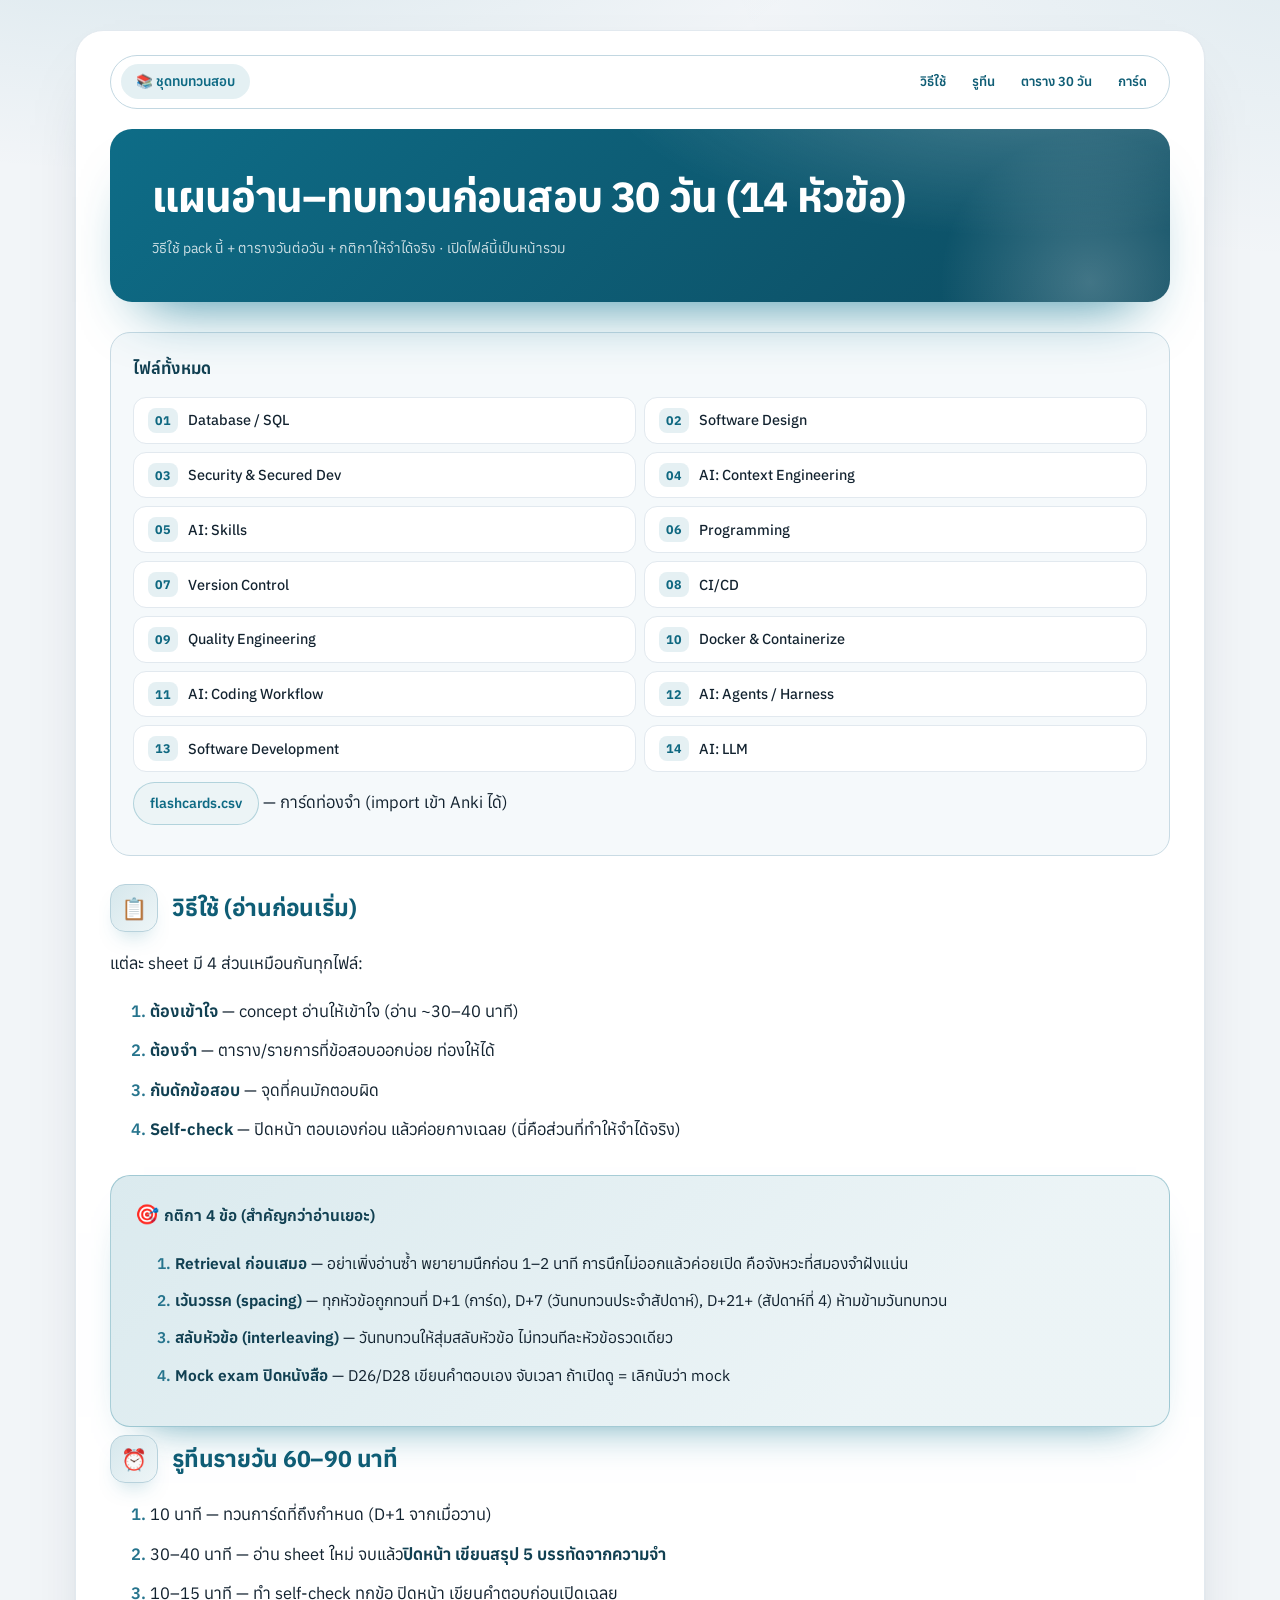
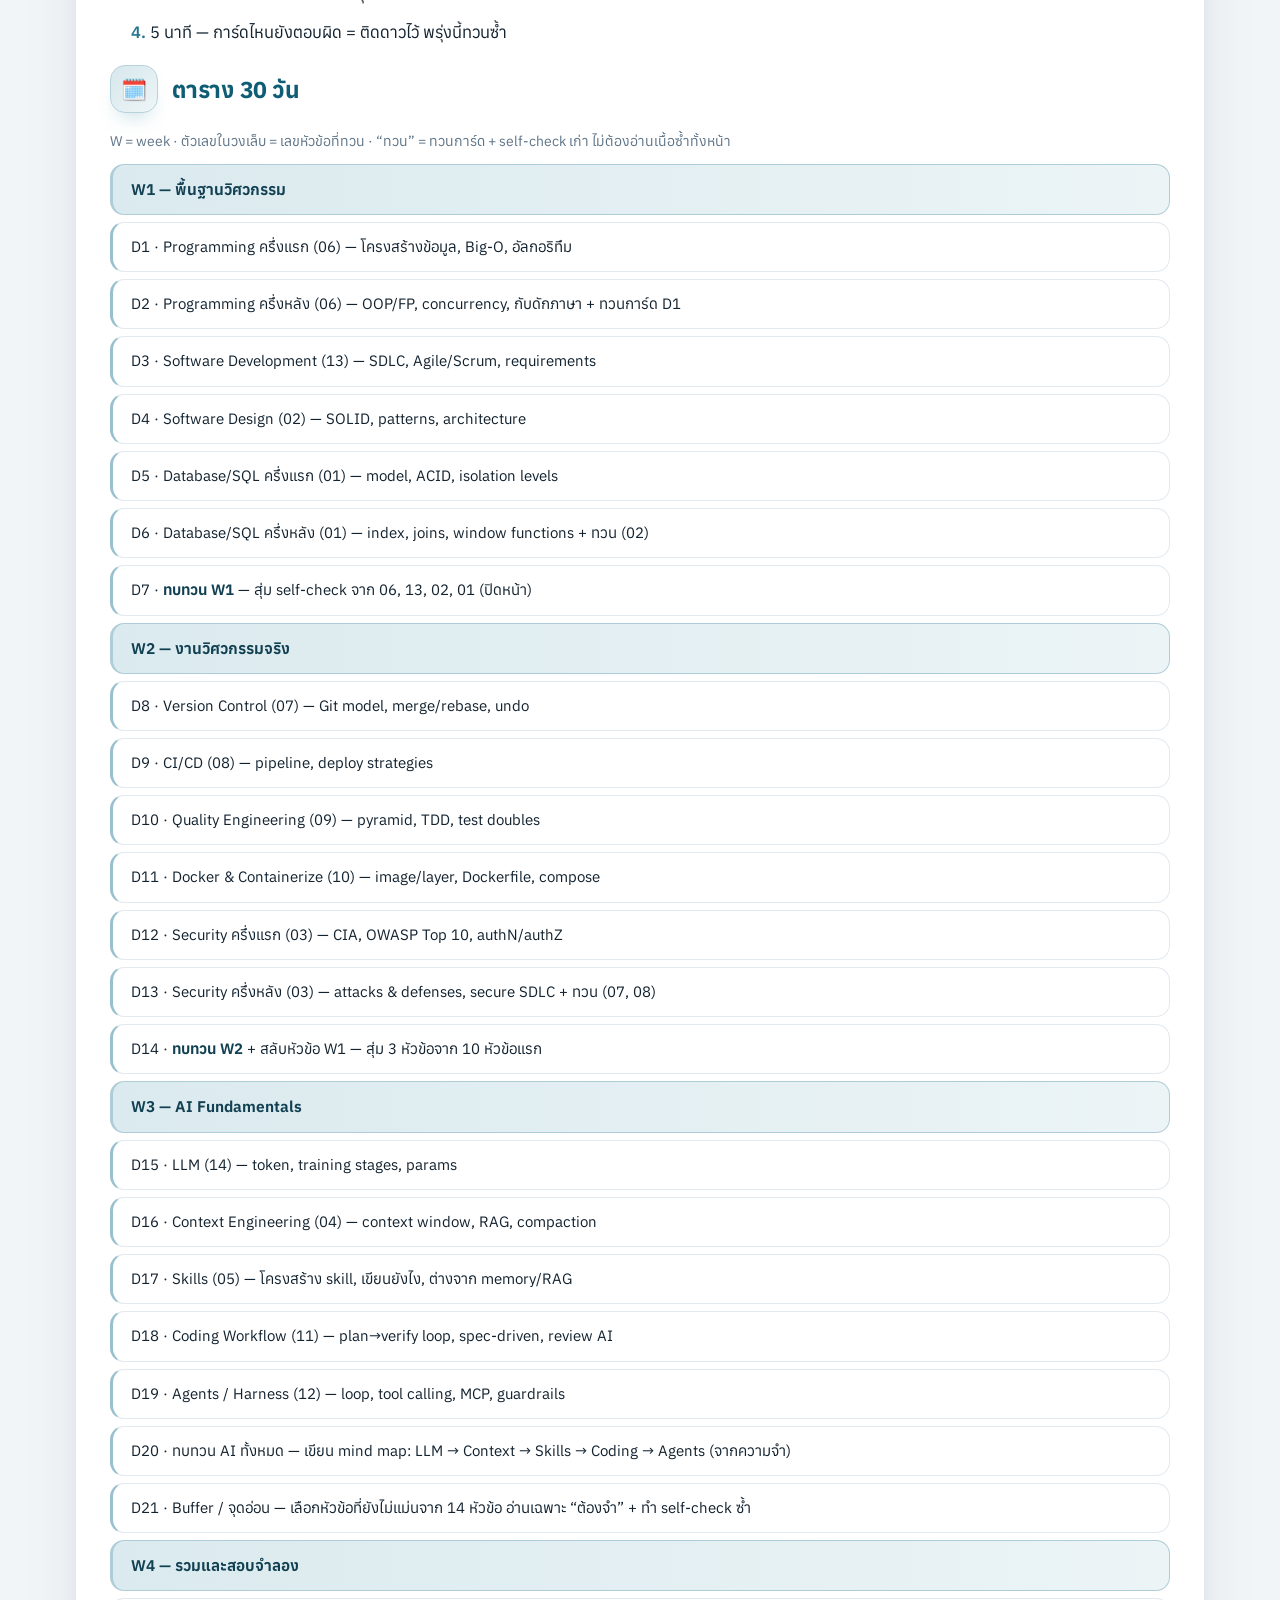
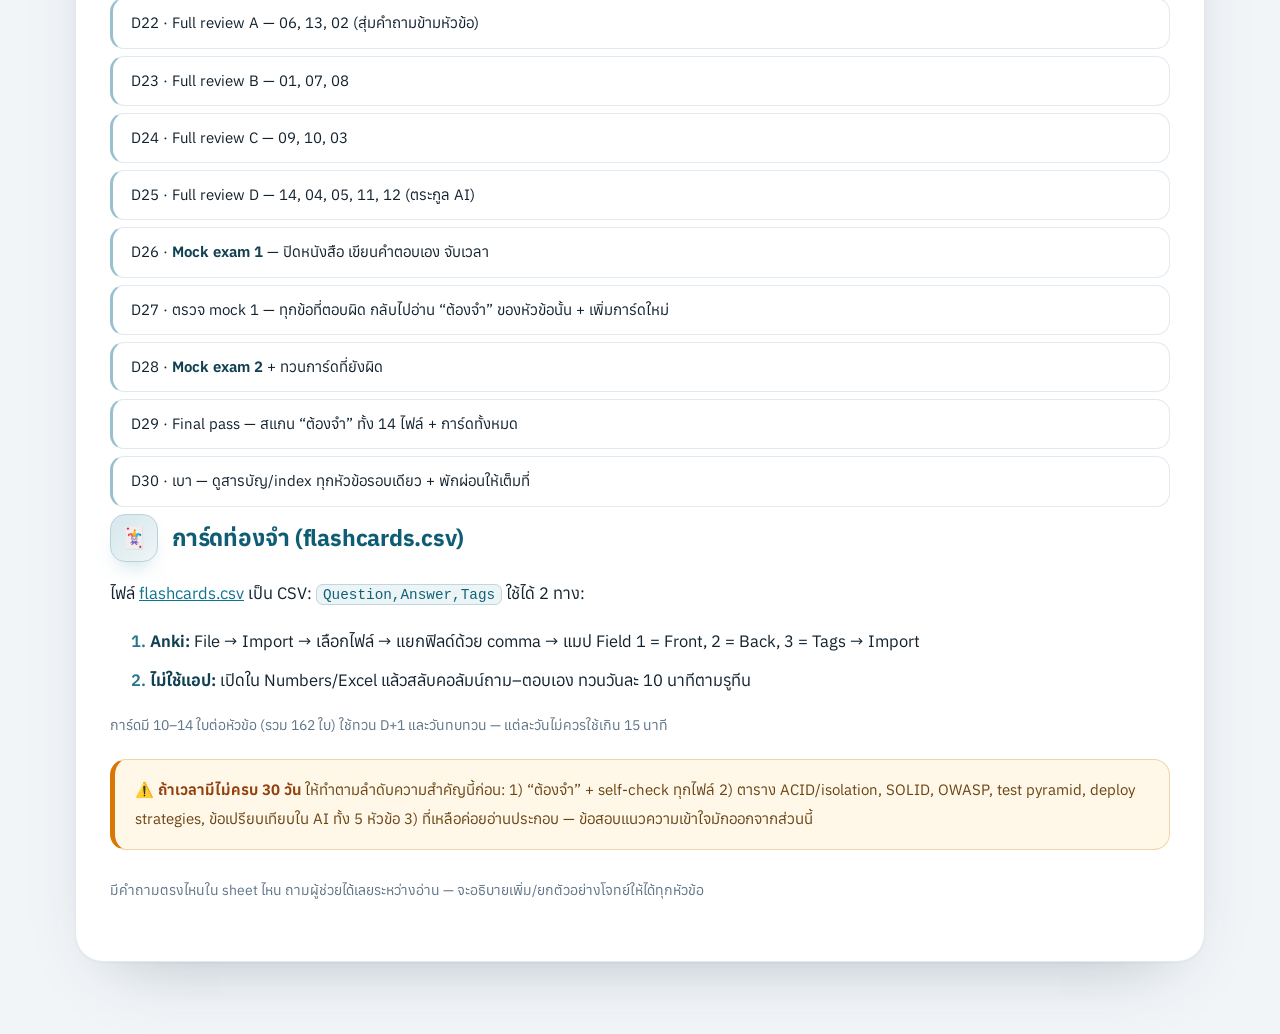
==== index.html @ 993db499 "Initial commit: 30-day exam prep study pack (14 topics, Thai, flashcards + printable sheets)" ====
<!DOCTYPE html>
<html lang="th">
<head>
<meta charset="utf-8">
<meta name="viewport" content="width=device-width, initial-scale=1">
<title>แผนทบทวนก่อนสอบ 30 วัน · 14 หัวข้อ</title>
<link rel="stylesheet" href="assets/style.css">
</head>
<body class="idx">
<main>

<div class="topbar">
<span class="brand">📚 ชุดทบทวนสอบ</span>
<nav class="jump">
<a href="#how">วิธีใช้</a><a href="#routine">รูทีน</a><a href="#plan">ตาราง 30 วัน</a><a href="#cards">การ์ด</a>
</nav>
</div>
<header class="hero">
<h1>แผนอ่าน–ทบทวนก่อนสอบ 30 วัน (14 หัวข้อ)</h1>
<p class="source">วิธีใช้ pack นี้ + ตารางวันต่อวัน + กติกาให้จำได้จริง · เปิดไฟล์นี้เป็นหน้ารวม</p>
</header>

<nav>
<strong>ไฟล์ทั้งหมด</strong>
<ol>
<li><a href="sheets/01-database-sql.html">Database / SQL</a></li>
<li><a href="sheets/02-software-design.html">Software Design</a></li>
<li><a href="sheets/03-security-secure-dev.html">Security &amp; Secured Dev</a></li>
<li><a href="sheets/04-ai-context-engineering.html">AI: Context Engineering</a></li>
<li><a href="sheets/05-ai-skills.html">AI: Skills</a></li>
<li><a href="sheets/06-programming.html">Programming</a></li>
<li><a href="sheets/07-version-control.html">Version Control</a></li>
<li><a href="sheets/08-cicd.html">CI/CD</a></li>
<li><a href="sheets/09-quality-engineering.html">Quality Engineering</a></li>
<li><a href="sheets/10-docker-container.html">Docker &amp; Containerize</a></li>
<li><a href="sheets/11-ai-coding-workflow.html">AI: Coding Workflow</a></li>
<li><a href="sheets/12-ai-agents-harness.html">AI: Agents / Harness</a></li>
<li><a href="sheets/13-software-development.html">Software Development</a></li>
<li><a href="sheets/14-ai-llm.html">AI: LLM</a></li>
</ol>
<p><a href="flashcards.csv">flashcards.csv</a> — การ์ดท่องจำ (import เข้า Anki ได้)</p>
</nav>

<h2 id="how">วิธีใช้ (อ่านก่อนเริ่ม)</h2>
<p>แต่ละ sheet มี 4 ส่วนเหมือนกันทุกไฟล์:</p>
<ol>
<li><strong>ต้องเข้าใจ</strong> — concept อ่านให้เข้าใจ (อ่าน ~30–40 นาที)</li>
<li><strong>ต้องจำ</strong> — ตาราง/รายการที่ข้อสอบออกบ่อย ท่องให้ได้</li>
<li><strong>กับดักข้อสอบ</strong> — จุดที่คนมักตอบผิด</li>
<li><strong>Self-check</strong> — ปิดหน้า ตอบเองก่อน แล้วค่อยกางเฉลย (นี่คือส่วนที่ทำให้จำได้จริง)</li>
</ol>

<div class="memory">
<strong>กติกา 4 ข้อ (สำคัญกว่าอ่านเยอะ)</strong>
<ol>
<li><strong>Retrieval ก่อนเสมอ</strong> — อย่าเพิ่งอ่านซ้ำ พยายามนึกก่อน 1–2 นาที การนึกไม่ออกแล้วค่อยเปิด คือจังหวะที่สมองจำฝังแน่น</li>
<li><strong>เว้นวรรค (spacing)</strong> — ทุกหัวข้อถูกทวนที่ D+1 (การ์ด), D+7 (วันทบทวนประจำสัปดาห์), D+21+ (สัปดาห์ที่ 4) ห้ามข้ามวันทบทวน</li>
<li><strong>สลับหัวข้อ (interleaving)</strong> — วันทบทวนให้สุ่มสลับหัวข้อ ไม่ทวนทีละหัวข้อรวดเดียว</li>
<li><strong>Mock exam ปิดหนังสือ</strong> — D26/D28 เขียนคำตอบเอง จับเวลา ถ้าเปิดดู = เลิกนับว่า mock</li>
</ol>
</div>

<h2 id="routine">รูทีนรายวัน 60–90 นาที</h2>
<ol>
<li>10 นาที — ทวนการ์ดที่ถึงกำหนด (D+1 จากเมื่อวาน)</li>
<li>30–40 นาที — อ่าน sheet ใหม่ จบแล้ว<strong>ปิดหน้า เขียนสรุป 5 บรรทัดจากความจำ</strong></li>
<li>10–15 นาที — ทำ self-check ทุกข้อ ปิดหน้า เขียนคำตอบก่อนเปิดเฉลย</li>
<li>5 นาที — การ์ดไหนยังตอบผิด = ติดดาวไว้ พรุ่งนี้ทวนซ้ำ</li>
</ol>

<h2 id="plan">ตาราง 30 วัน</h2>
<p class="source">W = week · ตัวเลขในวงเล็บ = เลขหัวข้อที่ทวน · “ทวน” = ทวนการ์ด + self-check เก่า ไม่ต้องอ่านเนื้อซ้ำทั้งหน้า</p>

<div class="day week"><strong>W1 — พื้นฐานวิศวกรรม</strong></div>
<div class="day">D1 · Programming ครึ่งแรก (06) — โครงสร้างข้อมูล, Big-O, อัลกอริทึม</div>
<div class="day">D2 · Programming ครึ่งหลัง (06) — OOP/FP, concurrency, กับดักภาษา + ทวนการ์ด D1</div>
<div class="day">D3 · Software Development (13) — SDLC, Agile/Scrum, requirements</div>
<div class="day">D4 · Software Design (02) — SOLID, patterns, architecture</div>
<div class="day">D5 · Database/SQL ครึ่งแรก (01) — model, ACID, isolation levels</div>
<div class="day">D6 · Database/SQL ครึ่งหลัง (01) — index, joins, window functions + ทวน (02)</div>
<div class="day">D7 · <strong>ทบทวน W1</strong> — สุ่ม self-check จาก 06, 13, 02, 01 (ปิดหน้า)</div>

<div class="day week"><strong>W2 — งานวิศวกรรมจริง</strong></div>
<div class="day">D8 · Version Control (07) — Git model, merge/rebase, undo</div>
<div class="day">D9 · CI/CD (08) — pipeline, deploy strategies</div>
<div class="day">D10 · Quality Engineering (09) — pyramid, TDD, test doubles</div>
<div class="day">D11 · Docker &amp; Containerize (10) — image/layer, Dockerfile, compose</div>
<div class="day">D12 · Security ครึ่งแรก (03) — CIA, OWASP Top 10, authN/authZ</div>
<div class="day">D13 · Security ครึ่งหลัง (03) — attacks &amp; defenses, secure SDLC + ทวน (07, 08)</div>
<div class="day">D14 · <strong>ทบทวน W2</strong> + สลับหัวข้อ W1 — สุ่ม 3 หัวข้อจาก 10 หัวข้อแรก</div>

<div class="day week"><strong>W3 — AI Fundamentals</strong></div>
<div class="day">D15 · LLM (14) — token, training stages, params</div>
<div class="day">D16 · Context Engineering (04) — context window, RAG, compaction</div>
<div class="day">D17 · Skills (05) — โครงสร้าง skill, เขียนยังไง, ต่างจาก memory/RAG</div>
<div class="day">D18 · Coding Workflow (11) — plan→verify loop, spec-driven, review AI</div>
<div class="day">D19 · Agents / Harness (12) — loop, tool calling, MCP, guardrails</div>
<div class="day">D20 · ทบทวน AI ทั้งหมด — เขียน mind map: LLM → Context → Skills → Coding → Agents (จากความจำ)</div>
<div class="day">D21 · Buffer / จุดอ่อน — เลือกหัวข้อที่ยังไม่แม่นจาก 14 หัวข้อ อ่านเฉพาะ “ต้องจำ” + ทำ self-check ซ้ำ</div>

<div class="day week"><strong>W4 — รวมและสอบจำลอง</strong></div>
<div class="day">D22 · Full review A — 06, 13, 02 (สุ่มคำถามข้ามหัวข้อ)</div>
<div class="day">D23 · Full review B — 01, 07, 08</div>
<div class="day">D24 · Full review C — 09, 10, 03</div>
<div class="day">D25 · Full review D — 14, 04, 05, 11, 12 (ตระกูล AI)</div>
<div class="day">D26 · <strong>Mock exam 1</strong> — ปิดหนังสือ เขียนคำตอบเอง จับเวลา</div>
<div class="day">D27 · ตรวจ mock 1 — ทุกข้อที่ตอบผิด กลับไปอ่าน “ต้องจำ” ของหัวข้อนั้น + เพิ่มการ์ดใหม่</div>
<div class="day">D28 · <strong>Mock exam 2</strong> + ทวนการ์ดที่ยังผิด</div>
<div class="day">D29 · Final pass — สแกน “ต้องจำ” ทั้ง 14 ไฟล์ + การ์ดทั้งหมด</div>
<div class="day">D30 · เบา — ดูสารบัญ/index ทุกหัวข้อรอบเดียว + พักผ่อนให้เต็มที่</div>

<h2 id="cards">การ์ดท่องจำ (flashcards.csv)</h2>
<p>ไฟล์ <a href="flashcards.csv">flashcards.csv</a> เป็น CSV: <code>Question,Answer,Tags</code> ใช้ได้ 2 ทาง:</p>
<ol>
<li><strong>Anki:</strong> File → Import → เลือกไฟล์ → แยกฟิลด์ด้วย comma → แมป Field 1 = Front, 2 = Back, 3 = Tags → Import</li>
<li><strong>ไม่ใช้แอป:</strong> เปิดใน Numbers/Excel แล้วสลับคอลัมน์ถาม–ตอบเอง ทวนวันละ 10 นาทีตามรูทีน</li>
</ol>
<p class="source">การ์ดมี 10–14 ใบต่อหัวข้อ (รวม 162 ใบ) ใช้ทวน D+1 และวันทบทวน — แต่ละวันไม่ควรใช้เกิน 15 นาที</p>

<div class="warning">
<strong>ถ้าเวลามีไม่ครบ 30 วัน</strong> ให้ทำตามลำดับความสำคัญนี้ก่อน: 1) “ต้องจำ” + self-check ทุกไฟล์ 2) ตาราง ACID/isolation, SOLID, OWASP, test pyramid, deploy strategies, ข้อเปรียบเทียบใน AI ทั้ง 5 หัวข้อ 3) ที่เหลือค่อยอ่านประกอบ — ข้อสอบแนวความเข้าใจมักออกจากส่วนนี้
</div>

<p class="source" style="margin-top:28px">มีคำถามตรงไหนใน sheet ไหน ถามผู้ช่วยได้เลยระหว่างอ่าน — จะอธิบายเพิ่ม/ยกตัวอย่างโจทย์ให้ได้ทุกหัวข้อ</p>

</main>
</body>
</html>
---- assets/style.css ----
/* ============================================================
   Exam Prep 30 Days — v3  (modern course look)
   ไฟล์เดียวคุมทุกหน้า: assets/style.css
   ============================================================ */
@import url('https://fonts.googleapis.com/css2?family=Anuphan:wght@300;400;500;600;700&display=swap');
@import url('https://fonts.googleapis.com/css2?family=Prompt:wght@400;500;600;700&display=swap');

/* ---------- tokens ---------- */
:root{
  --ink:#12222f;
  --muted:#5e7487;
  --paper:#ffffff;
  --bg:#f2f5f8;
  --line:#e2e9ef;
  --accent:#0e7490;
  --accent-deep:#0a1420;
  --tint:   color-mix(in srgb, var(--accent) 8%,  var(--paper));
  --tint-2: color-mix(in srgb, var(--accent) 15%, var(--paper));
  --radius:28px;
  --shadow: 0 1px 2px rgba(15,40,60,.04), 0 30px 70px -40px rgba(15,40,60,.35);
  --font-body:'Anuphan','IBM Plex Sans Thai',Thonburi,Tahoma,'Helvetica Neue',sans-serif;
  --font-head:'Anuphan','Prompt',Thonburi,Tahoma,sans-serif;
  --font-mono:Menlo,Consolas,'SF Mono',monospace;
}

/* ---------- theme สีรายหัวข้อ ---------- */
body.t01{--accent:#0e7490} /* DB/SQL        cyan    */
body.t02{--accent:#4338ca} /* Design        indigo  */
body.t03{--accent:#be123c} /* Security      rose    */
body.t04{--accent:#6d28d9} /* Context Eng   violet  */
body.t05{--accent:#a21caf} /* Skills        fuchsia */
body.t06{--accent:#0f766e} /* Programming   teal    */
body.t07{--accent:#c2410c} /* Git           orange  */
body.t08{--accent:#0369a1} /* CI/CD         sky     */
body.t09{--accent:#047857} /* Quality Eng   emerald */
body.t10{--accent:#1d4ed8} /* Docker        blue    */
body.t11{--accent:#db2777} /* AI Coding Wf  pink    */
body.t12{--accent:#581c87} /* Agents        purple  */
body.t13{--accent:#4d7c0f} /* SW Dev        olive   */
body.t14{--accent:#9d174d} /* LLM           berry   */
body.idx{--accent:#0e7490}

/* ---------- base ---------- */
html{
  -webkit-font-smoothing:antialiased;
  -moz-osx-font-smoothing:grayscale;
  scroll-behavior:smooth;
}
body{
  margin:0;
  padding:30px 16px 72px;
  font-family:var(--font-body);
  font-size:16.5px;
  line-height:1.9;
  color:var(--ink);
  background-color:var(--bg);
  background-image:
    radial-gradient(1000px 420px at 12% -120px, color-mix(in srgb, var(--accent) 12%, transparent), transparent 70%),
    radial-gradient(900px 460px at 105% -60px, color-mix(in srgb, var(--accent) 8%, transparent), transparent 70%);
  background-attachment:fixed;
}
::selection{ background:color-mix(in srgb, var(--accent) 24%, transparent); }

main{
  position:relative;
  max-width:1060px;
  margin:0 auto;
  padding:18px 34px 48px;
  background:var(--paper);
  border:1px solid var(--line);
  border-radius:var(--radius);
  box-shadow:var(--shadow);
}

/* ---------- sticky glass topbar ---------- */
.topbar{
  position:sticky;
  top:14px;
  z-index:60;
  display:flex;
  align-items:center;
  justify-content:space-between;
  gap:10px;
  margin:6px 0 20px;
  padding:8px 10px;
  border-radius:999px;
  background:color-mix(in srgb, var(--paper) 74%, transparent);
  border:1px solid color-mix(in srgb, var(--accent) 15%, var(--line));
  backdrop-filter:blur(16px) saturate(1.5);
  -webkit-backdrop-filter:blur(16px) saturate(1.5);
  box-shadow:0 16px 40px -30px rgba(15,40,60,.55);
}
.topbar .brand{
  display:inline-flex;
  align-items:center;
  gap:8px;
  padding:8px 15px;
  border-radius:999px;
  background:color-mix(in srgb, var(--accent) 11%, transparent);
  color:color-mix(in srgb, var(--accent) 88%, var(--ink));
  font-weight:600;
  font-size:13.5px;
  line-height:1.4;
  text-decoration:none;
}
.topbar .jump{ display:flex; gap:2px; margin:0; }
.topbar .jump a{
  padding:8px 12px;
  border-radius:999px;
  background:transparent;
  border:none;
  font-size:13px;
  font-weight:600;
  color:color-mix(in srgb, var(--accent) 72%, var(--ink));
  text-decoration:none;
  transition-property:background-color, color;
  transition-duration:150ms;
  transition-timing-function:ease-out;
}
.topbar .jump a:hover{ background:color-mix(in srgb, var(--accent) 11%, transparent); }

/* ---------- hero ---------- */
.hero{
  position:relative;
  overflow:hidden;
  margin:4px 0 30px;
  padding:40px 42px 42px;
  border-radius:22px;
  color:#fff;
  background:
    radial-gradient(640px 240px at 88% -60px, color-mix(in srgb, #ffffff 26%, transparent), transparent 70%),
    linear-gradient(135deg,
      color-mix(in srgb, var(--accent) 92%, var(--accent-deep)),
      color-mix(in srgb, var(--accent) 58%, var(--accent-deep)));
  box-shadow:0 34px 60px -34px color-mix(in srgb, var(--accent) 85%, transparent);
}
.hero::after{
  content:"";
  position:absolute;
  right:-70px; bottom:-130px;
  width:300px; height:300px;
  border-radius:50%;
  background:radial-gradient(closest-side, color-mix(in srgb, #ffffff 22%, transparent), transparent);
  pointer-events:none;
}
.hero h1{
  margin:0 0 12px;
  color:#fff;
  text-wrap:balance;
}
.hero .source{
  color:color-mix(in srgb, #ffffff 80%, transparent);
  margin:0;
}
.hero .source a{ color:#fff; text-decoration:underline; text-underline-offset:2px; }
.hero .num{
  background:#fff;
  color:color-mix(in srgb, var(--accent) 82%, var(--accent-deep));
  box-shadow:0 10px 22px -12px rgba(0,0,0,.45);
}

/* ---------- typography ---------- */
h1{
  font-family:var(--font-head);
  font-weight:700;
  font-size:clamp(28px, 4.2vw, 42px);
  line-height:1.32;
  letter-spacing:-.02em;
  margin:2px 0 12px;
  text-wrap:balance;
}
.num{
  display:inline-block;
  vertical-align:middle;
  font-size:.55em;
  font-weight:700;
  color:#fff;
  background:linear-gradient(135deg, var(--accent), color-mix(in srgb, var(--accent) 62%, var(--accent-deep)));
  border-radius:12px;
  padding:.28em .62em .32em;
  margin-right:.4em;
  transform:translateY(-3px);
  font-variant-numeric:tabular-nums;
}
h2{
  font-family:var(--font-head);
  font-size:23px;
  font-weight:700;
  line-height:1.45;
  letter-spacing:-.01em;
  margin:0 0 16px;
  display:flex;
  align-items:center;
  gap:14px;
  color:color-mix(in srgb, var(--accent) 72%, var(--ink));
  text-wrap:balance;
}
h2::before{
  flex:none;
  width:46px; height:46px;
  display:grid;
  place-items:center;
  border-radius:15px;
  font-size:21px;
  background:linear-gradient(135deg,
    color-mix(in srgb, var(--accent) 17%, var(--paper)),
    color-mix(in srgb, var(--accent) 7%, var(--paper)));
  border:1px solid color-mix(in srgb, var(--accent) 20%, var(--line));
  box-shadow:0 12px 24px -16px color-mix(in srgb, var(--accent) 80%, transparent);
}
h3{
  font-family:var(--font-head);
  font-size:17.5px;
  font-weight:600;
  margin:26px 0 8px;
  color:color-mix(in srgb, var(--accent) 62%, var(--ink));
}
p{ margin:10px 0; }
li{ margin-bottom:8px; }
ul li::marker{ color:color-mix(in srgb, var(--accent) 55%, var(--muted)); }
ol li::marker{ font-weight:600; color:color-mix(in srgb, var(--accent) 70%, var(--muted)); }
strong{ font-weight:650; color:color-mix(in srgb, var(--accent) 36%, var(--ink)); }
.source{
  font-size:14px;
  color:var(--muted);
  line-height:1.75;
  text-wrap:pretty;
}
.source a{ color:var(--accent); }
a{ color:var(--accent); }

/* ---------- sections ---------- */
.sec{
  position:relative;
  margin:32px 0;
  scroll-margin-top:110px;
}
.sec + .sec{
  border-top:1px solid var(--line);
  padding-top:34px;
}
.sec h2{ margin-bottom:18px; }
body.sheet .s1 h2::before{ content:"📖"; }
body.sheet .s2 h2::before{ content:"⭐️"; }
body.sheet .s3 h2::before{ content:"⚠️"; }
body.sheet .s4 h2::before{ content:"📝"; }
body.idx   h2{ scroll-margin-top:110px; }
body.idx   h2:nth-of-type(1)::before{ content:"📋"; }
body.idx   h2:nth-of-type(2)::before{ content:"⏰"; }
body.idx   h2:nth-of-type(3)::before{ content:"🗓️"; }
body.idx   h2:nth-of-type(4)::before{ content:"🃏"; }

/* ---------- callouts ---------- */
.memory, .note{
  margin:30px 0 8px;
  padding:20px 24px;
  border-radius:20px;
  font-size:15.5px;
  background:linear-gradient(135deg, var(--tint-2), var(--tint) 75%);
  border:1px solid color-mix(in srgb, var(--accent) 30%, transparent);
  box-shadow:0 24px 44px -34px color-mix(in srgb, var(--accent) 90%, transparent);
}
.memory::before{ content:"🎯 "; font-size:1.25em; }
.warning{
  margin:22px 0;
  padding:16px 20px;
  border-radius:16px;
  font-size:15px;
  background:#fff7e8;
  border:1px solid #f0d5a8;
  border-left:5px solid #d97706;
  color:#6b4413;
}
.warning::before{ content:"⚠️ "; }
.warning strong{ color:#92400e; }

/* ---------- code ---------- */
pre{
  margin:16px 0;
  padding:16px 18px;
  background:#0d1a26;
  color:#d9e9f5;
  border:1px solid #1d3346;
  border-left:4px solid var(--accent);
  border-radius:14px;
  font:500 13px/1.65 var(--font-mono);
  overflow-x:auto;
  white-space:pre-wrap;
  overflow-wrap:anywhere;
}
pre code{ background:none; border:none; color:inherit; padding:0; }
code{
  font-family:var(--font-mono);
  font-size:.87em;
  color:color-mix(in srgb, var(--accent) 78%, var(--ink));
  background:color-mix(in srgb, var(--accent) 8%, var(--paper));
  border:1px solid color-mix(in srgb, var(--accent) 16%, var(--line));
  border-radius:7px;
  padding:1.5px 6px;
}

/* ---------- tables ---------- */
table{
  width:100%;
  margin:18px 0;
  border-collapse:separate;
  border-spacing:0;
  border:1px solid var(--line);
  border-radius:16px;
  font-size:14.5px;
  overflow:hidden;
}
th{
  font-family:var(--font-head);
  font-weight:600;
  text-align:left;
  padding:12px 16px;
  background:color-mix(in srgb, var(--accent) 13%, var(--paper));
  color:color-mix(in srgb, var(--accent) 74%, var(--ink));
  border-bottom:1px solid color-mix(in srgb, var(--accent) 20%, var(--line));
}
td{
  padding:11px 16px;
  border-bottom:1px solid var(--line);
  vertical-align:top;
  line-height:1.7;
  font-variant-numeric:tabular-nums;
}
tbody tr:last-child td{ border-bottom:none; }
tbody tr:nth-child(even){ background:color-mix(in srgb, var(--accent) 3%, transparent); }

/* ---------- details (self-check) ---------- */
details{
  background:var(--paper);
  border:1px solid var(--line);
  border-left:3px solid color-mix(in srgb, var(--accent) 45%, #ffffff);
  border-radius:16px;
  margin:11px 0;
  padding:14px 20px;
  transition-property:background-color, border-color, box-shadow;
  transition-duration:170ms;
  transition-timing-function:ease-out;
}
details:hover{ box-shadow:0 14px 30px -26px color-mix(in srgb, var(--accent) 90%, transparent); }
details[open]{
  background:var(--tint);
  border-color:color-mix(in srgb, var(--accent) 30%, var(--line));
}
summary{
  list-style:none;
  cursor:pointer;
  font-weight:600;
  font-size:15.5px;
  line-height:1.7;
  display:flex;
  align-items:flex-start;
  gap:10px;
  transition-property:color;
  transition-duration:150ms;
}
summary::-webkit-details-marker{ display:none; }
summary::before{
  content:"▶";
  font-size:10px;
  line-height:1;
  color:var(--accent);
  margin-top:9px;
  flex:none;
  transition-property:transform;
  transition-duration:170ms;
  transition-timing-function:ease-out;
}
details[open] summary::before{ transform:rotate(90deg); }
summary:hover{ color:color-mix(in srgb, var(--accent) 80%, var(--ink)); }

/* ---------- nav pills (bottom) ---------- */
nav{ margin:26px 0; }
nav a{
  display:inline-block;
  padding:10px 16px;
  border-radius:999px;
  background:var(--tint);
  border:1px solid color-mix(in srgb, var(--accent) 26%, transparent);
  color:color-mix(in srgb, var(--accent) 88%, var(--ink));
  text-decoration:none;
  font-weight:600;
  font-size:14px;
  line-height:1.5;
  transition-property:background-color, border-color, transform;
  transition-duration:150ms;
  transition-timing-function:ease-out;
}
nav a:hover{ background:var(--tint-2); transform:translateY(-1px); }

/* ---------- index: file grid + day rows ---------- */
body.idx nav:not(.jump){
  margin:6px 0 28px;
  padding:20px 22px;
  border-radius:20px;
  background:color-mix(in srgb, var(--accent) 4%, var(--paper));
  border:1px solid color-mix(in srgb, var(--accent) 12%, var(--line));
}
body.idx nav:not(.jump) ol{
  list-style:none;
  padding:0;
  margin:12px 0 4px;
  display:grid;
  grid-template-columns:repeat(2, minmax(0,1fr));
  gap:8px;
  counter-reset:f;
}
body.idx nav:not(.jump) li{ counter-increment:f; margin:0; }
body.idx nav:not(.jump) li a{
  display:flex;
  gap:10px;
  align-items:center;
  padding:10px 14px;
  border-radius:13px;
  background:var(--paper);
  border:1px solid var(--line);
  font-size:14.5px;
  font-weight:500;
  color:var(--ink);
  text-decoration:none;
  transition-property:border-color, transform, box-shadow;
  transition-duration:150ms;
  transition-timing-function:ease-out;
}
body.idx nav:not(.jump) li a::before{
  content:counter(f, decimal-leading-zero);
  font-family:var(--font-head);
  font-weight:700;
  font-size:12.5px;
  color:color-mix(in srgb, var(--accent) 85%, var(--ink));
  background:color-mix(in srgb, var(--accent) 11%, transparent);
  padding:3px 7px;
  border-radius:8px;
  font-variant-numeric:tabular-nums;
}
body.idx nav:not(.jump) li a:hover{
  border-color:color-mix(in srgb, var(--accent) 45%, var(--line));
  transform:translateY(-1px);
  box-shadow:0 14px 26px -22px color-mix(in srgb, var(--accent) 90%, transparent);
}

.day{
  padding:11px 16px 11px 18px;
  margin:7px 0;
  border:1px solid var(--line);
  border-left:3px solid color-mix(in srgb, var(--accent) 35%, var(--line));
  border-radius:14px;
  background:var(--paper);
  font-size:15px;
  line-height:1.75;
  font-variant-numeric:tabular-nums;
  text-wrap:pretty;
  transition-property:transform, border-color, background-color;
  transition-duration:150ms;
  transition-timing-function:ease-out;
}
.day:hover{
  transform:translateX(3px);
  border-color:color-mix(in srgb, var(--accent) 45%, var(--line));
  background:color-mix(in srgb, var(--accent) 4%, var(--paper));
}
.day.week{
  background:linear-gradient(90deg, var(--tint-2), var(--tint));
  border-left-color:var(--accent);
  border-color:color-mix(in srgb, var(--accent) 24%, var(--line));
  font-family:var(--font-head);
  font-weight:700;
  font-size:15.5px;
  color:color-mix(in srgb, var(--accent) 72%, var(--ink));
}
.day.week:hover{ transform:none; }

/* ---------- focus / misc ---------- */
a:focus-visible, summary:focus-visible{
  outline:3px solid color-mix(in srgb, var(--accent) 45%, transparent);
  outline-offset:2px;
  border-radius:10px;
}
hr{ border:none; border-top:1px solid var(--line); margin:28px 0; }

/* ---------- responsive ---------- */
@media (max-width:760px){
  body{ padding:12px 8px 44px; }
  main{ padding:14px 18px 30px; border-radius:20px; }
  .topbar{ border-radius:18px; flex-wrap:wrap; }
  .topbar .jump a{ padding:7px 10px; font-size:12.5px; }
  .hero{ padding:28px 22px 30px; border-radius:18px; }
  h2{ font-size:20px; gap:11px; }
  h2::before{ width:40px; height:40px; border-radius:13px; font-size:18px; }
  body.idx nav:not(.jump) ol{ grid-template-columns:1fr; }
}

/* ---------- dark mode ---------- */
@media (prefers-color-scheme: dark){
  :root{
    --ink:#e9f0f6;
    --muted:#9fb3c3;
    --paper:#0e1922;
    --bg:#070d13;
    --line:#213648;
    --shadow:0 1px 2px rgba(0,0,0,.5), 0 30px 70px -40px rgba(0,0,0,.9);
  }
  body.t01{--accent:#22d3ee} body.t02{--accent:#818cf8} body.t03{--accent:#fb7185}
  body.t04{--accent:#a78bfa} body.t05{--accent:#e879f9} body.t06{--accent:#2dd4bf}
  body.t07{--accent:#fb923c} body.t08{--accent:#38bdf8} body.t09{--accent:#34d399}
  body.t10{--accent:#60a5fa} body.t11{--accent:#f472b6} body.t12{--accent:#c084fc}
  body.t13{--accent:#a3e635} body.t14{--accent:#f9a8d4} body.idx{--accent:#22d3ee}
  .warning{ background:#2a2010; border-color:#4d3a12; border-left-color:#f59e0b; color:#fbd38d; }
  .warning strong{ color:#f6c66b; }
  pre{ background:#0a121b; border-color:#1c3040; }
}

/* ---------- print ---------- */
@media print{
  *{ -webkit-print-color-adjust:exact; print-color-adjust:exact; }
  body{ background:#fff; padding:0; font-size:11pt; }
  main{ max-width:none; margin:0; padding:0 6mm; border:none; border-radius:0; box-shadow:none; background:#fff; }
  .topbar, nav{ display:none; }
  .hero{
    color:#111;
    background:#f4f8fb;
    border:1px solid #d8dde3;
    box-shadow:none;
    padding:18px 20px 20px;
    border-radius:12px;
  }
  .hero h1{ color:#111; }
  .hero .source{ color:#444; }
  .hero .source a{ color:#444; }
  .hero .num{ background:#111; color:#fff; box-shadow:none; }
  a{ color:inherit; text-decoration:none; }
  h1,h2,h3,summary{ break-after:avoid; }
  .sec{ margin:16px 0; }
  .sec + .sec{ padding-top:14px; }
  details{ break-inside:avoid; }
  details:not([open]) > *:not(summary){ display:block !important; }
  details summary::before{ content:"•"; transform:none; }
  .memory, .warning{ break-inside:avoid; }
  table{ break-inside:auto; }
  tr, td, th{ break-inside:avoid; }
}
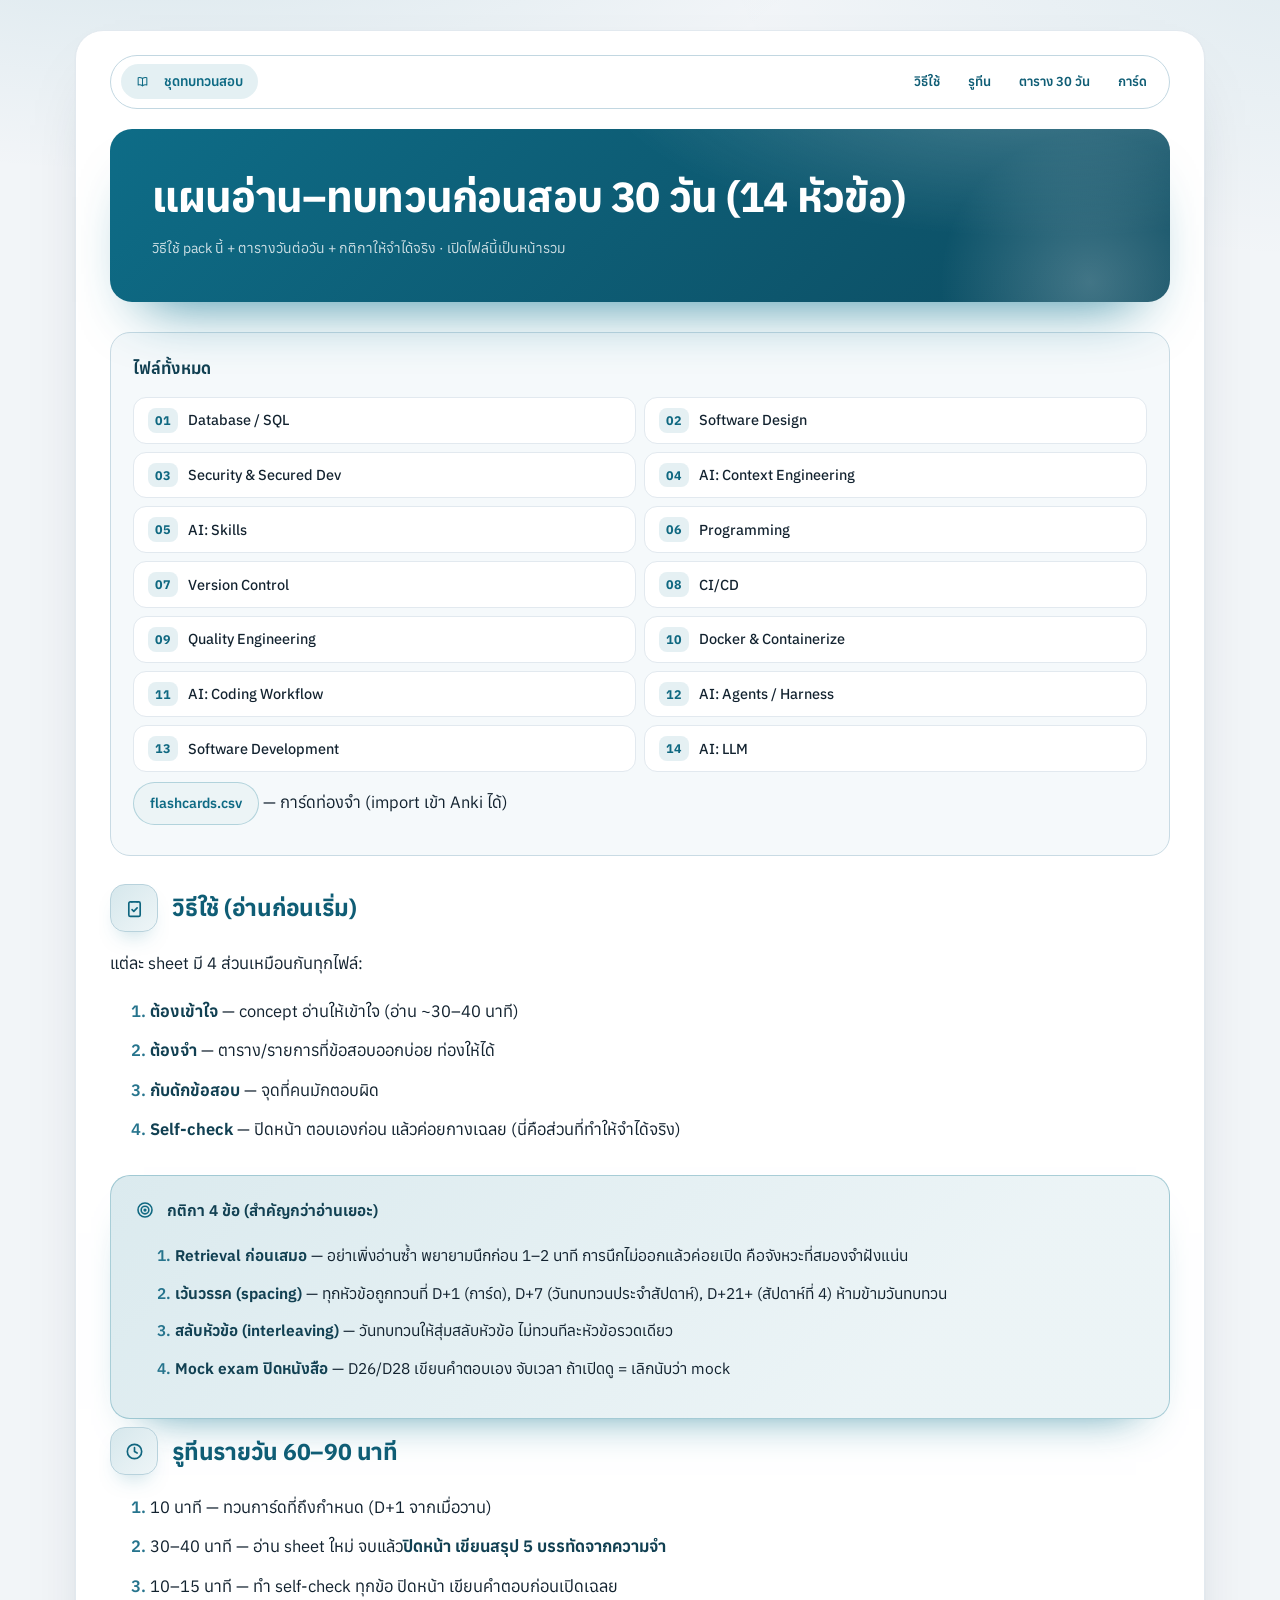
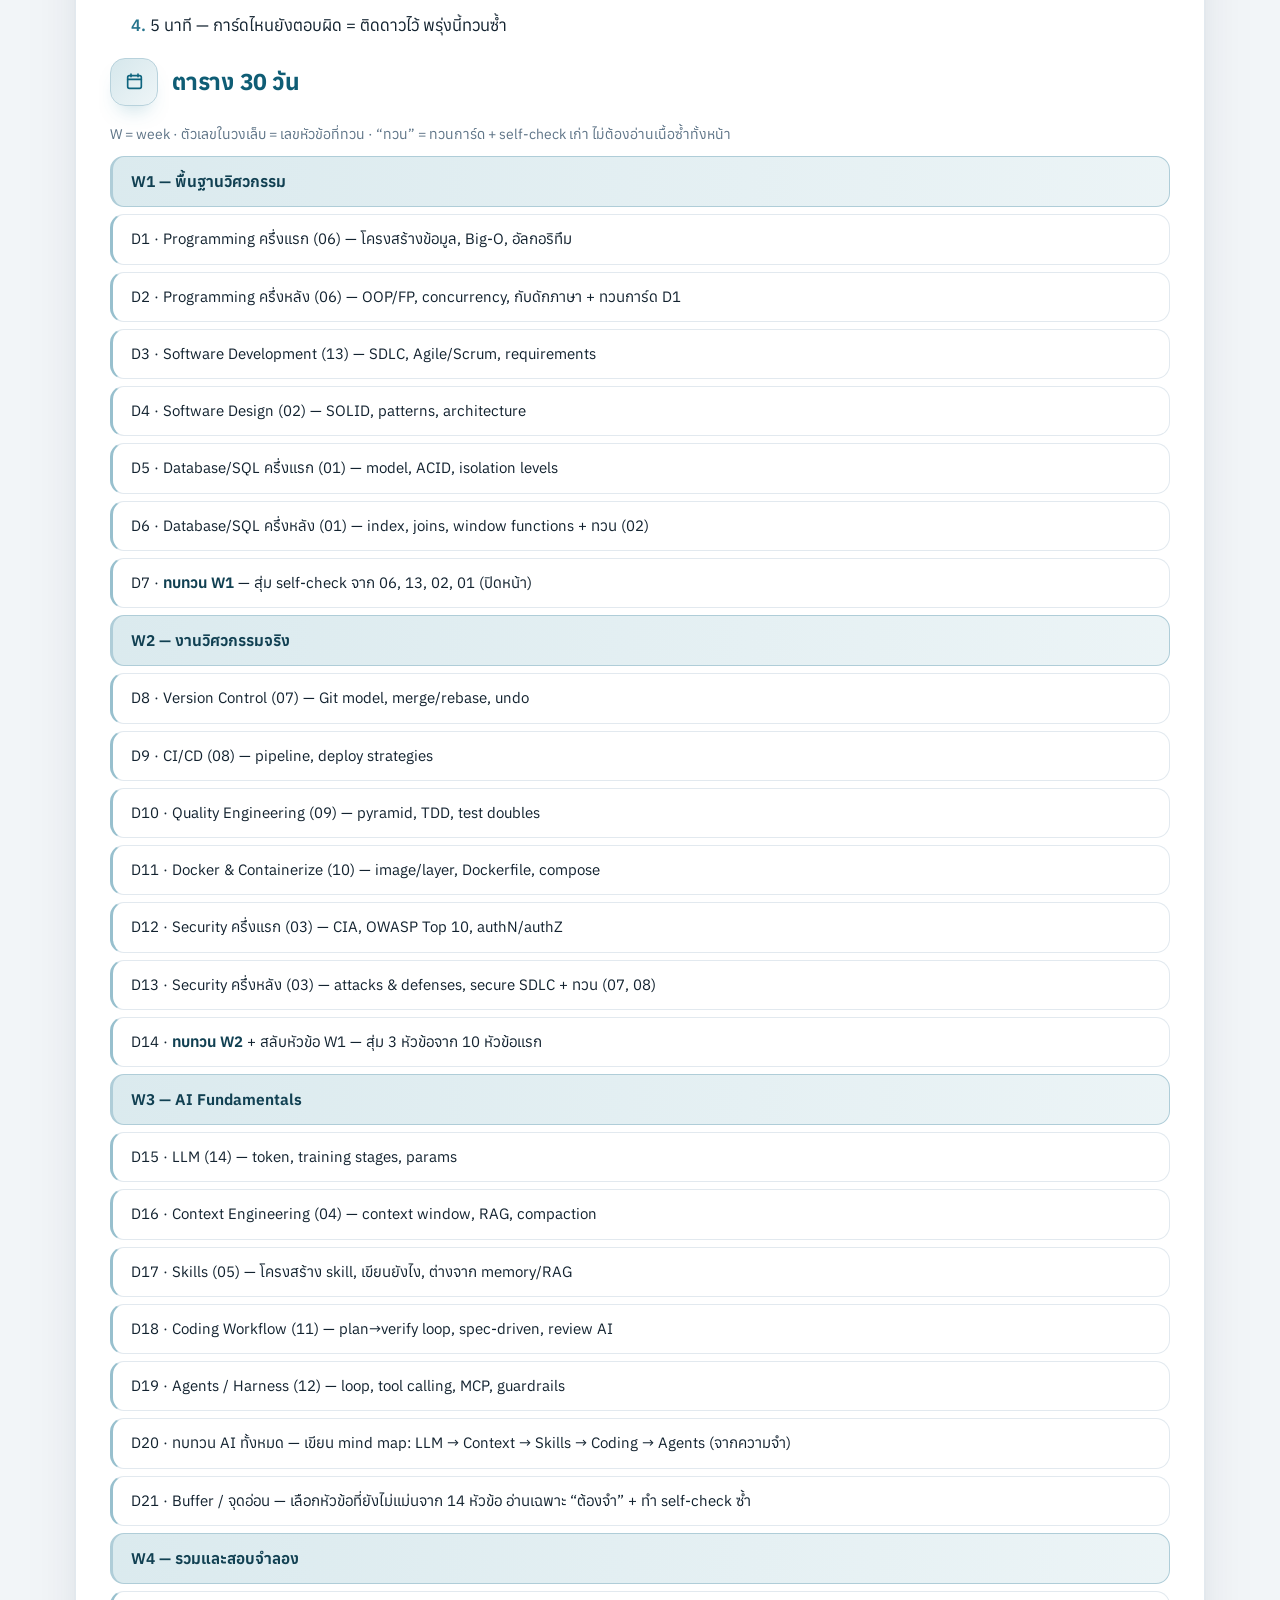
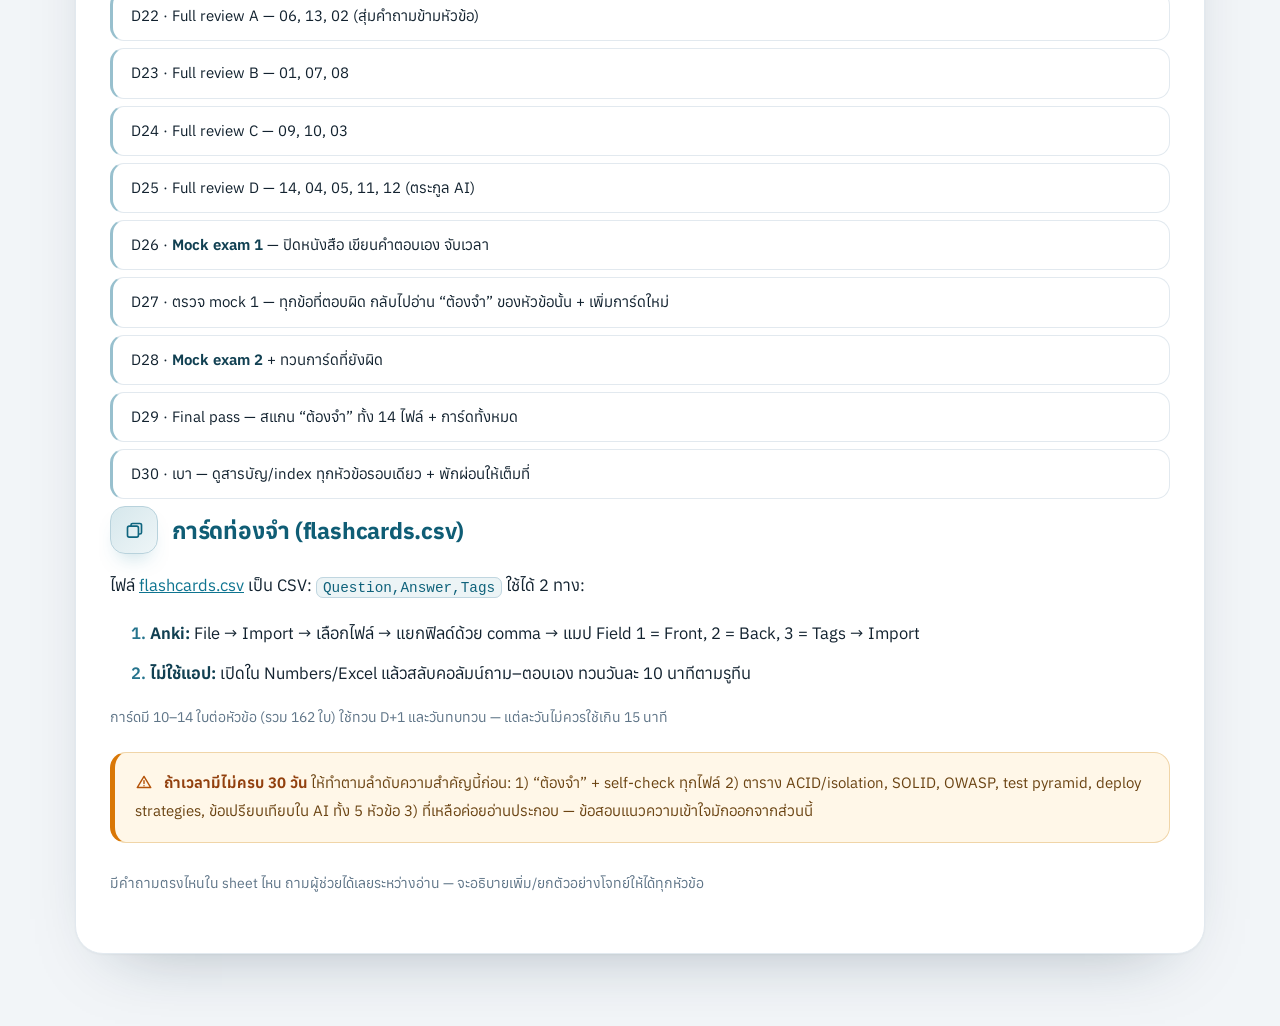
==== commit 2d872f8f: "design review fixes: SVG icon system (replace emoji icons), prefers-reduced-motion, mobile table ove" ====
--- a/index.html
+++ b/index.html
@@ -10,7 +10,7 @@
 <main>
 
 <div class="topbar">
-<span class="brand">📚 ชุดทบทวนสอบ</span>
+<span class="brand"><span class="ic-inline ic-book"></span>ชุดทบทวนสอบ</span>
 <nav class="jump">
 <a href="#how">วิธีใช้</a><a href="#routine">รูทีน</a><a href="#plan">ตาราง 30 วัน</a><a href="#cards">การ์ด</a>
 </nav>
@@ -41,7 +41,7 @@
 <p><a href="flashcards.csv">flashcards.csv</a> — การ์ดท่องจำ (import เข้า Anki ได้)</p>
 </nav>
 
-<h2 id="how">วิธีใช้ (อ่านก่อนเริ่ม)</h2>
+<h2 id="how"><span class="chip ic-note"></span>วิธีใช้ (อ่านก่อนเริ่ม)</h2>
 <p>แต่ละ sheet มี 4 ส่วนเหมือนกันทุกไฟล์:</p>
 <ol>
 <li><strong>ต้องเข้าใจ</strong> — concept อ่านให้เข้าใจ (อ่าน ~30–40 นาที)</li>
@@ -60,7 +60,7 @@
 </ol>
 </div>
 
-<h2 id="routine">รูทีนรายวัน 60–90 นาที</h2>
+<h2 id="routine"><span class="chip ic-clock"></span>รูทีนรายวัน 60–90 นาที</h2>
 <ol>
 <li>10 นาที — ทวนการ์ดที่ถึงกำหนด (D+1 จากเมื่อวาน)</li>
 <li>30–40 นาที — อ่าน sheet ใหม่ จบแล้ว<strong>ปิดหน้า เขียนสรุป 5 บรรทัดจากความจำ</strong></li>
@@ -68,7 +68,7 @@
 <li>5 นาที — การ์ดไหนยังตอบผิด = ติดดาวไว้ พรุ่งนี้ทวนซ้ำ</li>
 </ol>
 
-<h2 id="plan">ตาราง 30 วัน</h2>
+<h2 id="plan"><span class="chip ic-cal"></span>ตาราง 30 วัน</h2>
 <p class="source">W = week · ตัวเลขในวงเล็บ = เลขหัวข้อที่ทวน · “ทวน” = ทวนการ์ด + self-check เก่า ไม่ต้องอ่านเนื้อซ้ำทั้งหน้า</p>
 
 <div class="day week"><strong>W1 — พื้นฐานวิศวกรรม</strong></div>
@@ -109,7 +109,7 @@
 <div class="day">D29 · Final pass — สแกน “ต้องจำ” ทั้ง 14 ไฟล์ + การ์ดทั้งหมด</div>
 <div class="day">D30 · เบา — ดูสารบัญ/index ทุกหัวข้อรอบเดียว + พักผ่อนให้เต็มที่</div>
 
-<h2 id="cards">การ์ดท่องจำ (flashcards.csv)</h2>
+<h2 id="cards"><span class="chip ic-cards"></span>การ์ดท่องจำ (flashcards.csv)</h2>
 <p>ไฟล์ <a href="flashcards.csv">flashcards.csv</a> เป็น CSV: <code>Question,Answer,Tags</code> ใช้ได้ 2 ทาง:</p>
 <ol>
 <li><strong>Anki:</strong> File → Import → เลือกไฟล์ → แยกฟิลด์ด้วย comma → แมป Field 1 = Front, 2 = Back, 3 = Tags → Import</li>
--- a/assets/style.css
+++ b/assets/style.css
@@ -39,6 +39,35 @@
 body.t13{--accent:#4d7c0f} /* SW Dev        olive   */
 body.t14{--accent:#9d174d} /* LLM           berry   */
 body.idx{--accent:#0e7490}
+
+/* ---------- icon set (SVG stroke masks — แทน emoji ทุกจุด) ---------- */
+:root{
+  --svg-book:url("data:image/svg+xml,%3Csvg xmlns='http://www.w3.org/2000/svg' viewBox='0 0 24 24' fill='none' stroke='%23000' stroke-width='1.9' stroke-linecap='round' stroke-linejoin='round'%3E%3Cpath d='M12 6.2C9.6 4.6 6.4 4.3 4 4.9v13.6c2.4-.6 5.6-.3 8 1.3 2.4-1.6 5.6-1.9 8-1.3V4.9c-2.4-.6-5.6-.3-8 1.3Z'/%3E%3Cpath d='M12 6.2v13.6'/%3E%3C/svg%3E");
+  --svg-star:url("data:image/svg+xml,%3Csvg xmlns='http://www.w3.org/2000/svg' viewBox='0 0 24 24' fill='none' stroke='%23000' stroke-width='1.9' stroke-linecap='round' stroke-linejoin='round'%3E%3Cpath d='M12 3.5l2.7 5.4 6 .9-4.3 4.2 1 5.9-5.4-2.8-5.4 2.8 1-5.9L3.3 9.8l6-.9L12 3.5Z'/%3E%3C/svg%3E");
+  --svg-warn:url("data:image/svg+xml,%3Csvg xmlns='http://www.w3.org/2000/svg' viewBox='0 0 24 24' fill='none' stroke='%23000' stroke-width='1.9' stroke-linecap='round' stroke-linejoin='round'%3E%3Cpath d='M12 4.6 21 19.4H3L12 4.6Z'/%3E%3Cpath d='M12 10.2v3.8'/%3E%3Cpath d='M12 17.1h.01'/%3E%3C/svg%3E");
+  --svg-note:url("data:image/svg+xml,%3Csvg xmlns='http://www.w3.org/2000/svg' viewBox='0 0 24 24' fill='none' stroke='%23000' stroke-width='1.9' stroke-linecap='round' stroke-linejoin='round'%3E%3Cpath d='M9 4.5h6'/%3E%3Cpath d='M9 4.5H7.2A1.7 1.7 0 0 0 5.5 6.2v13.1a1.7 1.7 0 0 0 1.7 1.7h9.6a1.7 1.7 0 0 0 1.7-1.7V6.2a1.7 1.7 0 0 0-1.7-1.7H15'/%3E%3Cpath d='m9.2 13.2 2 2 3.8-3.9'/%3E%3C/svg%3E");
+  --svg-clock:url("data:image/svg+xml,%3Csvg xmlns='http://www.w3.org/2000/svg' viewBox='0 0 24 24' fill='none' stroke='%23000' stroke-width='1.9' stroke-linecap='round' stroke-linejoin='round'%3E%3Ccircle cx='12' cy='12' r='8.2'/%3E%3Cpath d='M12 7.6V12l3 1.8'/%3E%3C/svg%3E");
+  --svg-cal:url("data:image/svg+xml,%3Csvg xmlns='http://www.w3.org/2000/svg' viewBox='0 0 24 24' fill='none' stroke='%23000' stroke-width='1.9' stroke-linecap='round' stroke-linejoin='round'%3E%3Crect x='4.2' y='5.2' width='15.6' height='14.6' rx='2'/%3E%3Cpath d='M8 3.6v3M16 3.6v3M4.2 9.6h15.6'/%3E%3C/svg%3E");
+  --svg-cards:url("data:image/svg+xml,%3Csvg xmlns='http://www.w3.org/2000/svg' viewBox='0 0 24 24' fill='none' stroke='%23000' stroke-width='1.9' stroke-linecap='round' stroke-linejoin='round'%3E%3Crect x='4' y='7' width='12.5' height='12.5' rx='2'/%3E%3Cpath d='M8 7V5.8A1.8 1.8 0 0 1 9.8 4h8.4A1.8 1.8 0 0 1 20 5.8v8.4a1.8 1.8 0 0 1-1.8 1.8H17'/%3E%3C/svg%3E");
+  --svg-target:url("data:image/svg+xml,%3Csvg xmlns='http://www.w3.org/2000/svg' viewBox='0 0 24 24' fill='none' stroke='%23000' stroke-width='1.9' stroke-linecap='round' stroke-linejoin='round'%3E%3Ccircle cx='12' cy='12' r='8.4'/%3E%3Ccircle cx='12' cy='12' r='4.6'/%3E%3Ccircle cx='12' cy='12' r='1' fill='%23000'/%3E%3C/svg%3E");
+  --svg-chev:url("data:image/svg+xml,%3Csvg xmlns='http://www.w3.org/2000/svg' viewBox='0 0 24 24' fill='none' stroke='%23000' stroke-width='2.4' stroke-linecap='round' stroke-linejoin='round'%3E%3Cpath d='m9 6 6 6-6 6'/%3E%3C/svg%3E");
+}
+.ic-book{--ic:var(--svg-book)}
+.ic-star{--ic:var(--svg-star)}
+.ic-warn{--ic:var(--svg-warn)}
+.ic-note{--ic:var(--svg-note)}
+.ic-clock{--ic:var(--svg-clock)}
+.ic-cal{--ic:var(--svg-cal)}
+.ic-cards{--ic:var(--svg-cards)}
+.ic-inline{
+  display:inline-block;
+  width:1em; height:1em;
+  vertical-align:-0.14em;
+  margin-right:6px;
+  background-color:currentColor;
+  -webkit-mask:var(--ic) center/contain no-repeat;
+  mask:var(--ic) center/contain no-repeat;
+}
 
 /* ---------- base ---------- */
 html{
@@ -103,7 +132,7 @@
   line-height:1.4;
   text-decoration:none;
 }
-.topbar .jump{ display:flex; gap:2px; margin:0; }
+.topbar .jump{ display:flex; gap:4px; margin:0; }
 .topbar .jump a{
   padding:8px 12px;
   border-radius:999px;
@@ -195,18 +224,24 @@
   color:color-mix(in srgb, var(--accent) 72%, var(--ink));
   text-wrap:balance;
 }
-h2::before{
+.chip{
   flex:none;
   width:46px; height:46px;
   display:grid;
   place-items:center;
   border-radius:15px;
-  font-size:21px;
   background:linear-gradient(135deg,
     color-mix(in srgb, var(--accent) 17%, var(--paper)),
     color-mix(in srgb, var(--accent) 7%, var(--paper)));
   border:1px solid color-mix(in srgb, var(--accent) 20%, var(--line));
   box-shadow:0 12px 24px -16px color-mix(in srgb, var(--accent) 80%, transparent);
+}
+.chip::before{
+  content:"";
+  width:21px; height:21px;
+  background-color:color-mix(in srgb, var(--accent) 82%, var(--ink));
+  -webkit-mask:var(--ic) center/contain no-repeat;
+  mask:var(--ic) center/contain no-repeat;
 }
 h3{
   font-family:var(--font-head);
@@ -240,15 +275,7 @@
   padding-top:34px;
 }
 .sec h2{ margin-bottom:18px; }
-body.sheet .s1 h2::before{ content:"📖"; }
-body.sheet .s2 h2::before{ content:"⭐️"; }
-body.sheet .s3 h2::before{ content:"⚠️"; }
-body.sheet .s4 h2::before{ content:"📝"; }
 body.idx   h2{ scroll-margin-top:110px; }
-body.idx   h2:nth-of-type(1)::before{ content:"📋"; }
-body.idx   h2:nth-of-type(2)::before{ content:"⏰"; }
-body.idx   h2:nth-of-type(3)::before{ content:"🗓️"; }
-body.idx   h2:nth-of-type(4)::before{ content:"🃏"; }
 
 /* ---------- callouts ---------- */
 .memory, .note{
@@ -260,7 +287,16 @@
   border:1px solid color-mix(in srgb, var(--accent) 30%, transparent);
   box-shadow:0 24px 44px -34px color-mix(in srgb, var(--accent) 90%, transparent);
 }
-.memory::before{ content:"🎯 "; font-size:1.25em; }
+.memory::before{
+  content:"";
+  display:inline-block;
+  width:20px; height:20px;
+  margin-right:8px;
+  vertical-align:-3.5px;
+  background-color:color-mix(in srgb, var(--accent) 85%, var(--ink));
+  -webkit-mask:var(--svg-target) center/contain no-repeat;
+  mask:var(--svg-target) center/contain no-repeat;
+}
 .warning{
   margin:22px 0;
   padding:16px 20px;
@@ -271,7 +307,16 @@
   border-left:5px solid #d97706;
   color:#6b4413;
 }
-.warning::before{ content:"⚠️ "; }
+.warning::before{
+  content:"";
+  display:inline-block;
+  width:18px; height:18px;
+  margin-right:7px;
+  vertical-align:-3px;
+  background-color:#b45309;
+  -webkit-mask:var(--svg-warn) center/contain no-repeat;
+  mask:var(--svg-warn) center/contain no-repeat;
+}
 .warning strong{ color:#92400e; }
 
 /* ---------- code ---------- */
@@ -360,12 +405,13 @@
 }
 summary::-webkit-details-marker{ display:none; }
 summary::before{
-  content:"▶";
-  font-size:10px;
-  line-height:1;
-  color:var(--accent);
-  margin-top:9px;
+  content:"";
   flex:none;
+  width:12px; height:12px;
+  margin-top:7px;
+  background-color:var(--accent);
+  -webkit-mask:var(--svg-chev) center/contain no-repeat;
+  mask:var(--svg-chev) center/contain no-repeat;
   transition-property:transform;
   transition-duration:170ms;
   transition-timing-function:ease-out;
@@ -482,15 +528,40 @@
 }
 hr{ border:none; border-top:1px solid var(--line); margin:28px 0; }
 
+/* ---------- reduced motion ---------- */
+@media (prefers-reduced-motion: reduce){
+  html{ scroll-behavior:auto; }
+  *, *::before, *::after{
+    transition-duration:.01ms !important;
+    transition-delay:0ms !important;
+    animation-duration:.01ms !important;
+    animation-iteration-count:1 !important;
+  }
+}
+
+/* ---------- touch targets (coarse pointer) ---------- */
+@media (pointer:coarse){
+  .topbar .jump{ gap:8px; }
+  .topbar .jump a, .topbar .brand, nav a{
+    min-height:44px;
+    display:inline-flex;
+    align-items:center;
+  }
+}
+
 /* ---------- responsive ---------- */
 @media (max-width:760px){
   body{ padding:12px 8px 44px; }
   main{ padding:14px 18px 30px; border-radius:20px; }
   .topbar{ border-radius:18px; flex-wrap:wrap; }
-  .topbar .jump a{ padding:7px 10px; font-size:12.5px; }
+  .topbar .jump{ gap:8px; }
+  .topbar .jump a, .topbar .brand, nav a{ min-height:44px; display:inline-flex; align-items:center; }
   .hero{ padding:28px 22px 30px; border-radius:18px; }
   h2{ font-size:20px; gap:11px; }
-  h2::before{ width:40px; height:40px; border-radius:13px; font-size:18px; }
+  .chip{ width:40px; height:40px; border-radius:13px; }
+  .chip::before{ width:18px; height:18px; }
+  table{ display:block; overflow-x:auto; -webkit-overflow-scrolling:touch; }
+  td, th{ overflow-wrap:anywhere; }
   body.idx nav:not(.jump) ol{ grid-template-columns:1fr; }
 }
 
@@ -511,6 +582,7 @@
   body.t13{--accent:#a3e635} body.t14{--accent:#f9a8d4} body.idx{--accent:#22d3ee}
   .warning{ background:#2a2010; border-color:#4d3a12; border-left-color:#f59e0b; color:#fbd38d; }
   .warning strong{ color:#f6c66b; }
+  .warning::before{ background-color:#f59e0b; }
   pre{ background:#0a121b; border-color:#1c3040; }
 }
 
@@ -538,7 +610,7 @@
   .sec + .sec{ padding-top:14px; }
   details{ break-inside:avoid; }
   details:not([open]) > *:not(summary){ display:block !important; }
-  details summary::before{ content:"•"; transform:none; }
+  details summary::before{ content:""; mask:none; transform:none; background-color:#666; border-radius:2px; }
   .memory, .warning{ break-inside:avoid; }
   table{ break-inside:auto; }
   tr, td, th{ break-inside:avoid; }
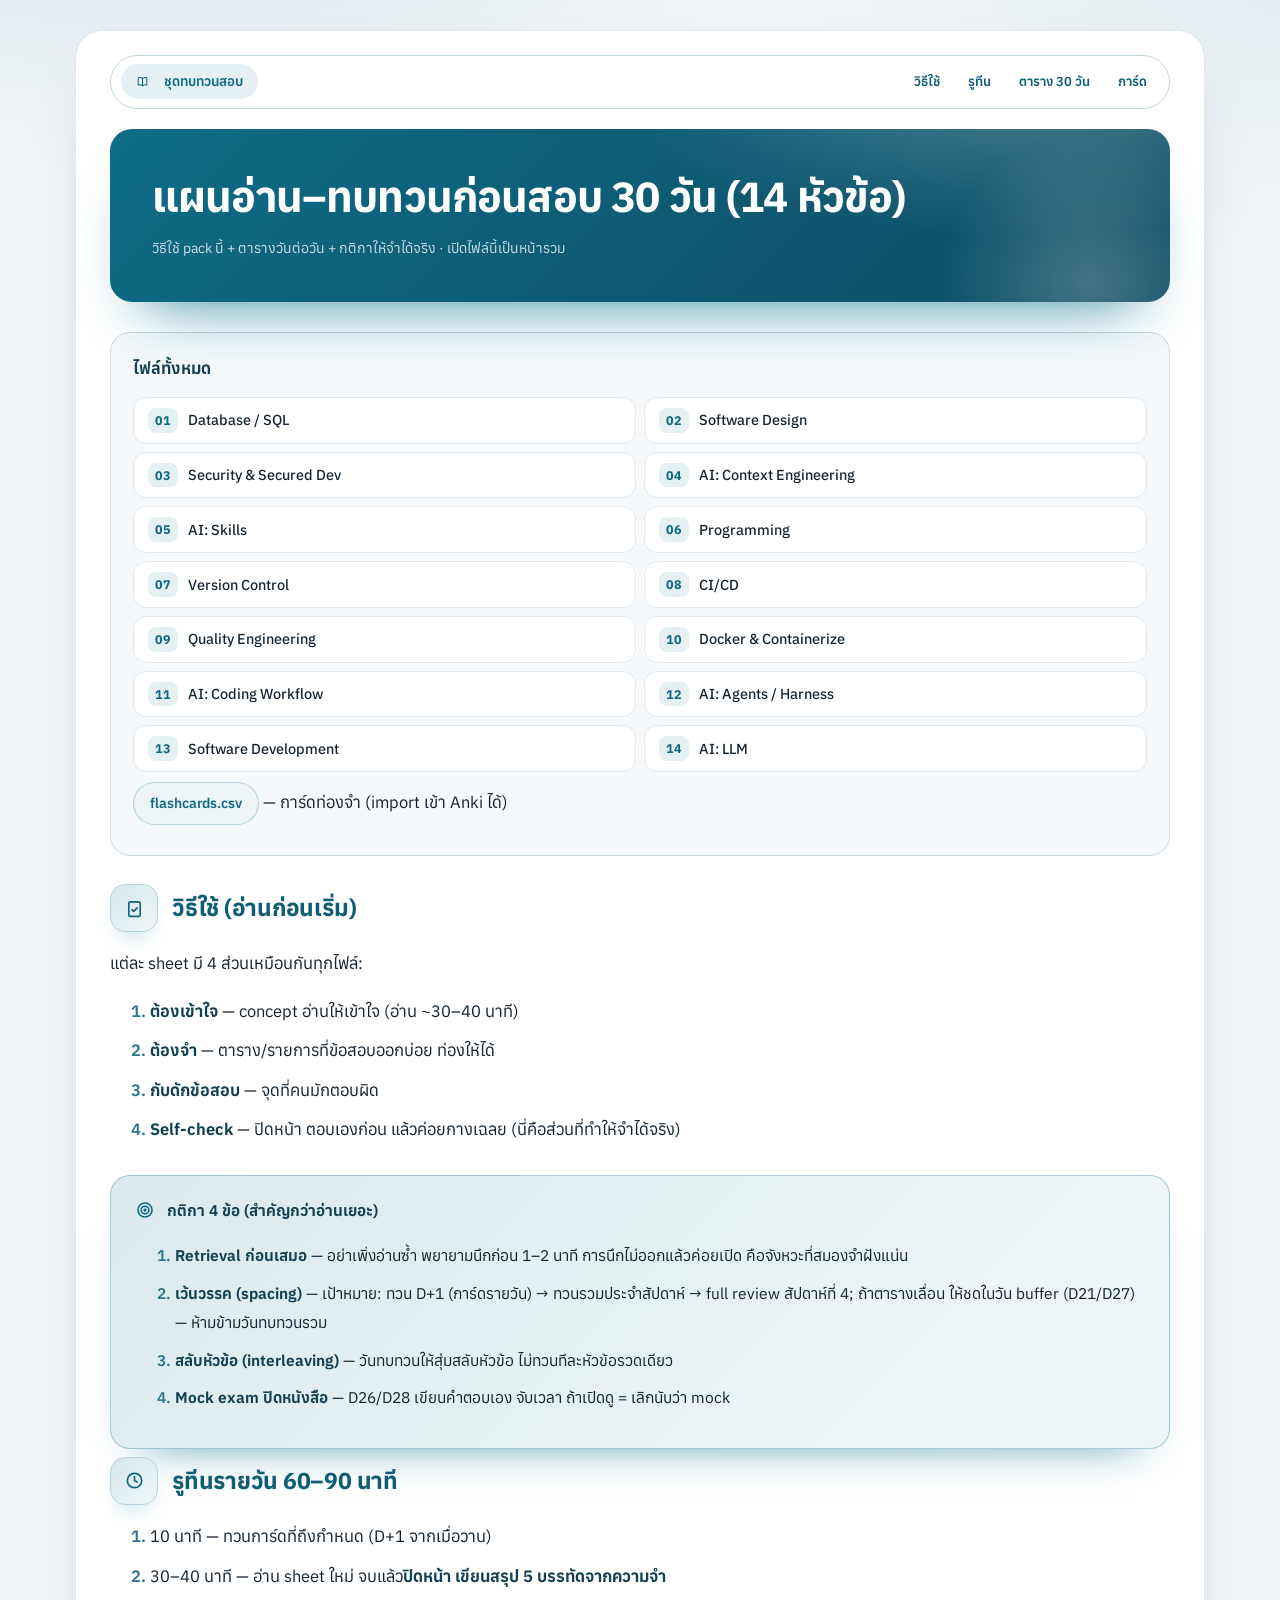
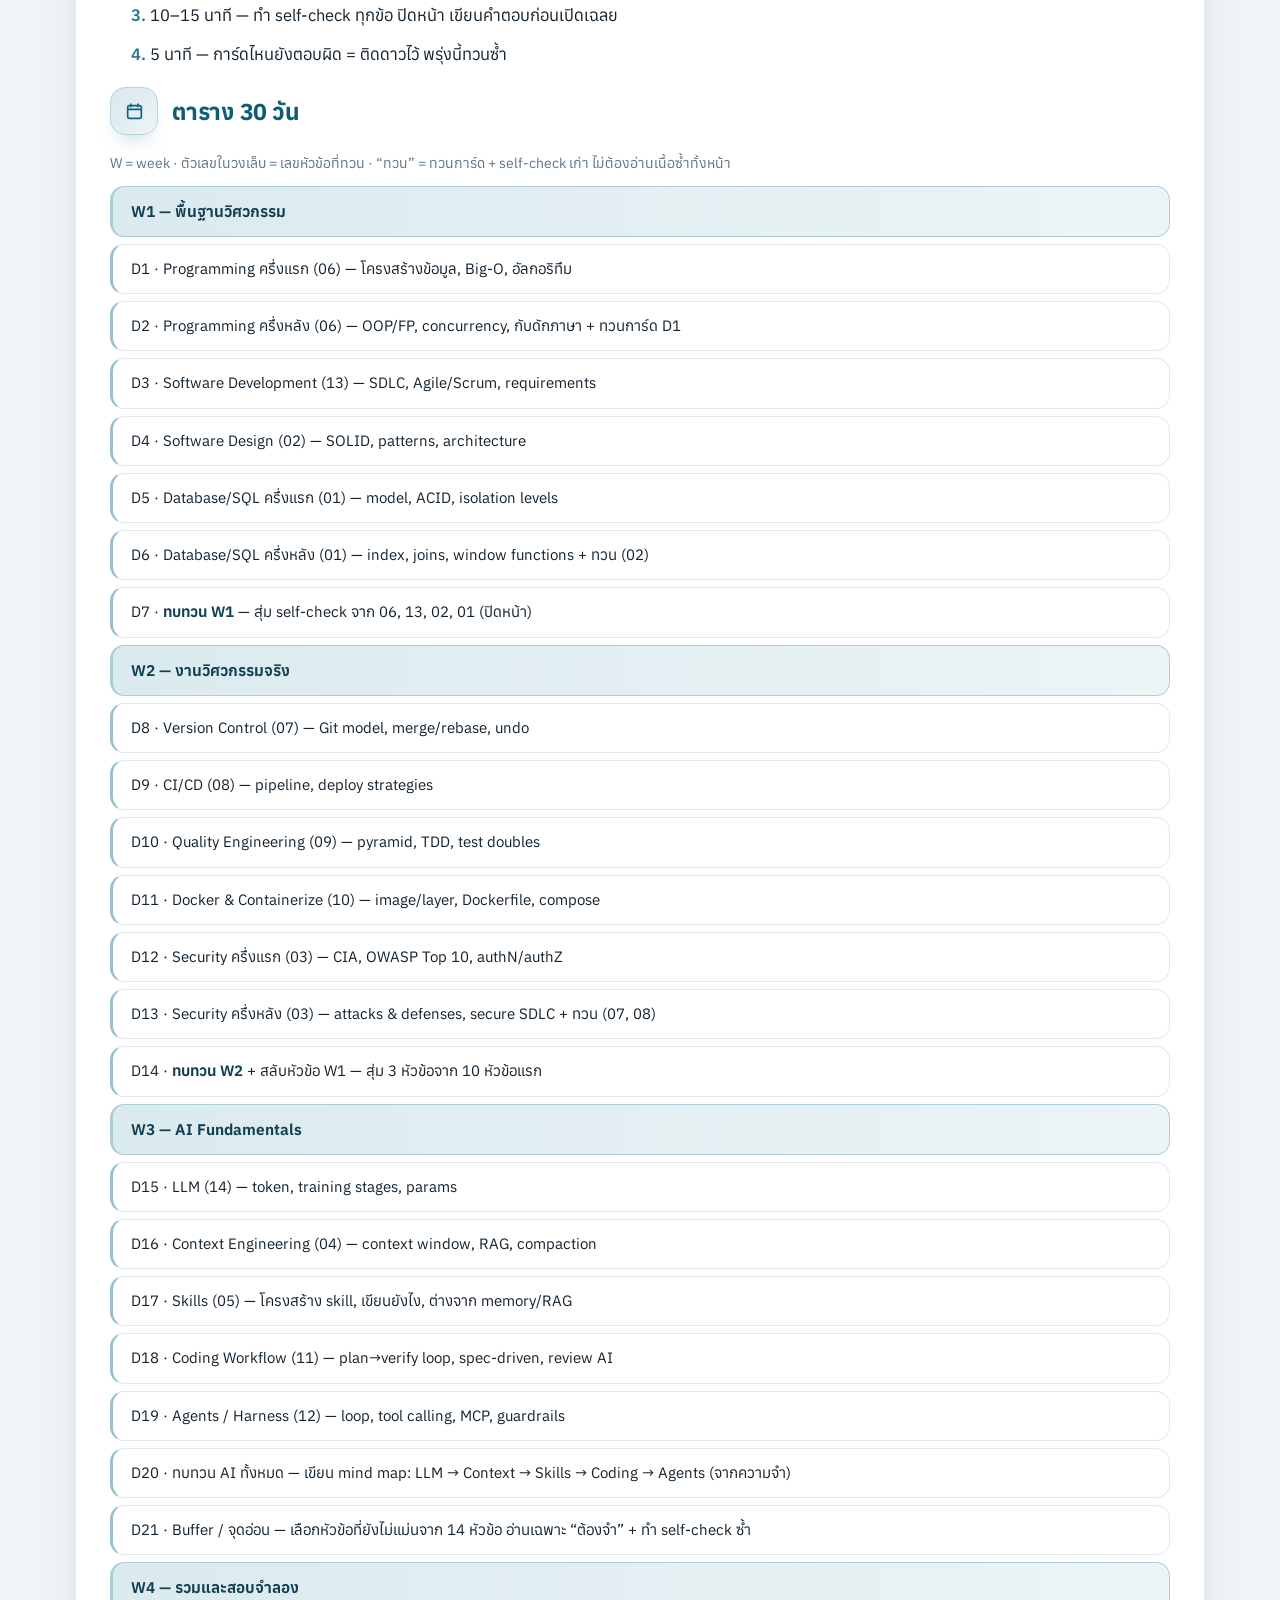
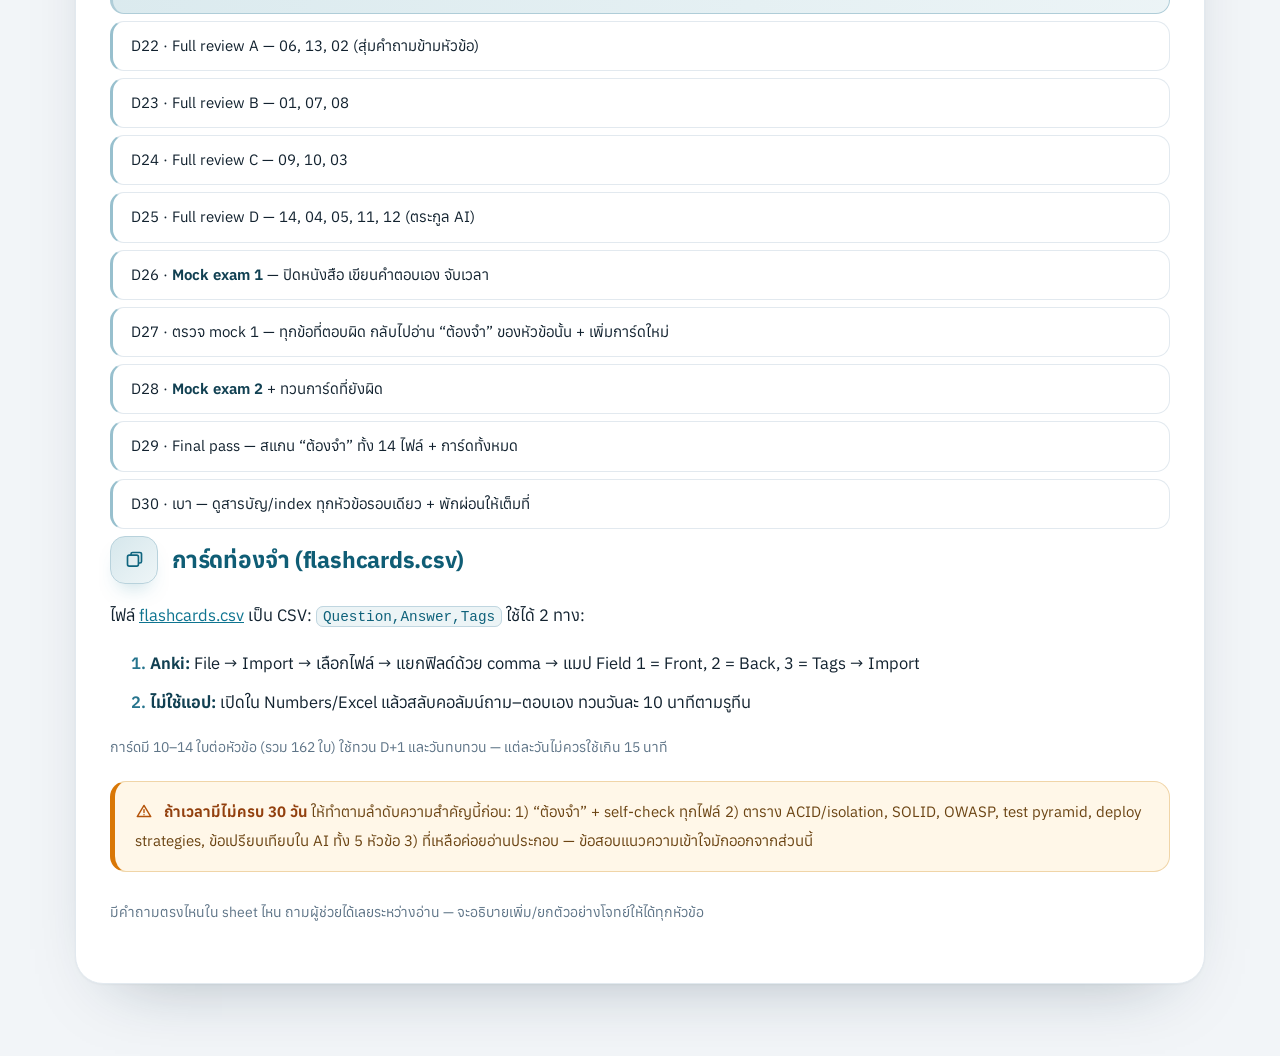
==== commit ef7adf60: "content audit round 2 (gpt-6.1-sol): fix all 4 partial round-1 items + 25 new findings — DORA 2024 d" ====
--- a/index.html
+++ b/index.html
@@ -54,7 +54,7 @@
 <strong>กติกา 4 ข้อ (สำคัญกว่าอ่านเยอะ)</strong>
 <ol>
 <li><strong>Retrieval ก่อนเสมอ</strong> — อย่าเพิ่งอ่านซ้ำ พยายามนึกก่อน 1–2 นาที การนึกไม่ออกแล้วค่อยเปิด คือจังหวะที่สมองจำฝังแน่น</li>
-<li><strong>เว้นวรรค (spacing)</strong> — ทุกหัวข้อถูกทวนที่ D+1 (การ์ด), D+7 (วันทบทวนประจำสัปดาห์), D+21+ (สัปดาห์ที่ 4) ห้ามข้ามวันทบทวน</li>
+<li><strong>เว้นวรรค (spacing)</strong> — เป้าหมาย: ทวน D+1 (การ์ดรายวัน) → ทวนรวมประจำสัปดาห์ → full review สัปดาห์ที่ 4; ถ้าตารางเลื่อน ให้ชดในวัน buffer (D21/D27) — ห้ามข้ามวันทบทวนรวม</li>
 <li><strong>สลับหัวข้อ (interleaving)</strong> — วันทบทวนให้สุ่มสลับหัวข้อ ไม่ทวนทีละหัวข้อรวดเดียว</li>
 <li><strong>Mock exam ปิดหนังสือ</strong> — D26/D28 เขียนคำตอบเอง จับเวลา ถ้าเปิดดู = เลิกนับว่า mock</li>
 </ol>
